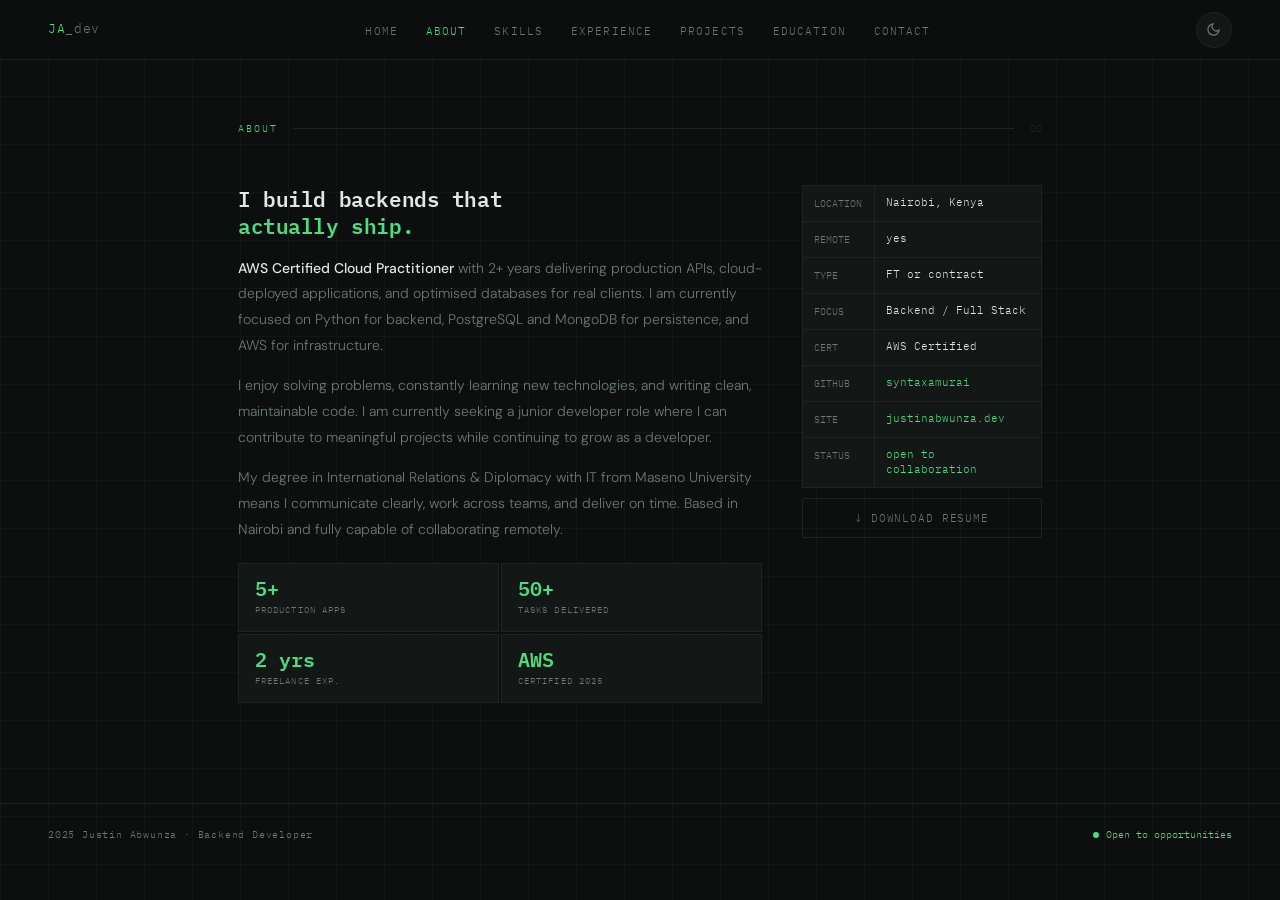
==== about.html @ bc961a8c "Initial commit for my backend portfolio" ====
<!DOCTYPE html>
<html lang="en" data-theme="dark">
<head>
  <meta charset="UTF-8"/>
  <meta name="viewport" content="width=device-width,initial-scale=1.0"/>
  <meta name="description" content="About Justin Abwunza — AWS Certified Backend Developer based in Nairobi, Kenya."/>
  <title>About — Justin Abwunza</title>
  <link rel="preconnect" href="https://fonts.googleapis.com">
  <link href="https://fonts.googleapis.com/css2?family=IBM+Plex+Mono:wght@300;400;500;600&family=DM+Sans:wght@300;400;500&display=swap" rel="stylesheet">
  <link rel="stylesheet" href="css/styles.css">
</head>
<body>

<nav>
  <a href="index.html" class="nav-logo">JA<span>_dev</span></a>
  <ul class="nav-links">
    <li><a href="index.html">Home</a></li>
    <li><a href="about.html">About</a></li>
    <li><a href="skills.html">Skills</a></li>
    <li><a href="experience.html">Experience</a></li>
    <li><a href="projects.html">Projects</a></li>
    <li><a href="education.html">Education</a></li>
    <li><a href="contact.html">Contact</a></li>
  </ul>
  <div class="nav-right">
    <button class="theme-toggle" id="themeBtn" aria-label="Toggle theme">
      <svg class="i-moon" viewBox="0 0 24 24" fill="none" stroke="currentColor" stroke-width="2"><path d="M21 12.79A9 9 0 1111.21 3 7 7 0 0021 12.79z"/></svg>
      <svg class="i-sun"  viewBox="0 0 24 24" fill="none" stroke="currentColor" stroke-width="2"><circle cx="12" cy="12" r="5"/><line x1="12" y1="1" x2="12" y2="3"/><line x1="12" y1="21" x2="12" y2="23"/><line x1="4.22" y1="4.22" x2="5.64" y2="5.64"/><line x1="18.36" y1="18.36" x2="19.78" y2="19.78"/><line x1="1" y1="12" x2="3" y2="12"/><line x1="21" y1="12" x2="23" y2="12"/><line x1="4.22" y1="19.78" x2="5.64" y2="18.36"/><line x1="18.36" y1="5.64" x2="19.78" y2="4.22"/></svg>
    </button>
    <button class="burger" id="burgerBtn"><span></span><span></span><span></span></button>
  </div>
</nav>

<div class="mob-menu" id="mobMenu">
  <a href="index.html">Home</a>
  <a href="about.html">About</a>
  <a href="skills.html">Skills</a>
  <a href="experience.html">Experience</a>
  <a href="projects.html">Projects</a>
  <a href="education.html">Education</a>
  <a href="contact.html">Contact</a>
  <a href="https://github.com/syntaxamurai" target="_blank" rel="noopener">GitHub</a>
  <a href="Justin_Abwunza_Software_Developer_CV.pdf" download>Download CV</a>
</div>

<main class="page">
  <div class="sec-head">
    <span class="sec-tag">About</span>
    <div class="sec-line"></div>
    <span class="sec-num">00</span>
  </div>

  <div class="about-grid">
    <div>
      <h2 class="about-hl">I build backends that<br><em>actually ship.</em></h2>
      <p class="about-p">
        <strong>AWS Certified Cloud Practitioner</strong> with 2+ years delivering production APIs, cloud-deployed applications, and optimised databases for real clients. I am currently focused on Python for backend, PostgreSQL and MongoDB for persistence, and AWS for infrastructure.
      </p>
      <p class="about-p">
        I enjoy solving problems, constantly learning new technologies, and writing clean, maintainable code. I am currently seeking a junior developer role where I can contribute to meaningful projects while continuing to grow as a developer.
      </p>
      <p class="about-p">
        My degree in International Relations &amp; Diplomacy with IT from Maseno University means I communicate clearly, work across teams, and deliver on time.
        Based in Nairobi and fully capable of collaborating remotely.
      </p>
      <div class="proof-grid">
        <div class="proof-card"><span class="proof-n">5+</span><div class="proof-l">Production apps</div></div>
        <div class="proof-card"><span class="proof-n">50+</span><div class="proof-l">Tasks delivered</div></div>
        <div class="proof-card"><span class="proof-n">2 yrs</span><div class="proof-l">Freelance exp.</div></div>
        <div class="proof-card"><span class="proof-n">AWS</span><div class="proof-l">Certified 2025</div></div>
      </div>
    </div>

    <div>
      <div class="meta-box">
        <div class="meta-row"><span class="meta-k">location</span><span class="meta-v">Nairobi, Kenya</span></div>
        <div class="meta-row"><span class="meta-k">remote</span><span class="meta-v">yes</span></div>
        <div class="meta-row"><span class="meta-k">type</span><span class="meta-v">FT or contract</span></div>
        <div class="meta-row"><span class="meta-k">focus</span><span class="meta-v">Backend / Full Stack</span></div>
        <div class="meta-row"><span class="meta-k">cert</span><span class="meta-v">AWS Certified</span></div>
        <div class="meta-row"><span class="meta-k">github</span><span class="meta-v">
          <a href="https://github.com/syntaxamurai" target="_blank" rel="noopener">syntaxamurai</a>
        </span></div>
        <div class="meta-row"><span class="meta-k">site</span><span class="meta-v">
          <a href="https://syntaxamurai-portfolio.vercel.app" target="_blank" rel="noopener">justinabwunza.dev</a>
        </span></div>
        <div class="meta-row"><span class="meta-k">status</span><span class="meta-v g">open to collaboration</span></div>
      </div>
      <div class="cv-btn">
        <a href="Justin_Abwunza_Software_Developer_CV.pdf" download class="btn btn-ghost">&#8595; Download Resume</a>
      </div>
    </div>
  </div>
</main>

<footer>
  <span class="foot-txt">2025 Justin Abwunza · Backend Developer</span>
  <span class="foot-status"><span class="sdot"></span>Open to opportunities</span>
</footer>

<script src="js/main.js"></script>
</body>
</html>
---- css/styles.css ----
/* ── RESET ─────────────────────────────────────────────────── */
*, *::before, *::after { box-sizing: border-box; margin: 0; padding: 0; }

/* ── THEMES ─────────────────────────────────────────────────── */
[data-theme="dark"] {
  --bg:         #0d0f0e;
  --surface:    #131715;
  --border:     #1e2420;
  --green:      #4ade80;
  --green-dim:  #22c55e44;
  --green-faint:#4ade8011;
  --text:       #e2e8e4;
  --muted:      #6b7a72;
  --accent:     #a3e6b4;
  --nav-bg:     rgba(13,15,14,0.92);
  --grid:       #1e2420;
}
[data-theme="light"] {
  --bg:         #f8f9f7;
  --surface:    #ffffff;
  --border:     #dde0db;
  --green:      #16a34a;
  --green-dim:  #16a34a33;
  --green-faint:#16a34a0d;
  --text:       #111310;
  --muted:      #5a6558;
  --accent:     #166534;
  --nav-bg:     rgba(248,249,247,0.95);
  --grid:       #e5e7e4;
}

/* ── BASE ───────────────────────────────────────────────────── */
html { scroll-behavior: smooth; }
body {
  background: var(--bg);
  color: var(--text);
  font-family: 'DM Sans', sans-serif;
  font-weight: 300;
  line-height: 1.7;
  overflow-x: hidden;
  transition: background .25s, color .25s;
}
body::before {
  content: '';
  position: fixed;
  inset: 0;
  background-image:
    linear-gradient(var(--grid) 1px, transparent 1px),
    linear-gradient(90deg, var(--grid) 1px, transparent 1px);
  background-size: 48px 48px;
  opacity: .4;
  pointer-events: none;
  z-index: 0;
}

/* ── NAV ────────────────────────────────────────────────────── */
nav {
  position: fixed;
  top: 0; left: 0; right: 0;
  z-index: 100;
  padding: 0 48px;
  height: 60px;
  display: flex;
  align-items: center;
  justify-content: space-between;
  border-bottom: 1px solid var(--border);
  background: var(--nav-bg);
  backdrop-filter: blur(12px);
}
.nav-logo {
  font-family: 'IBM Plex Mono', monospace;
  font-size: 13px;
  color: var(--green);
  letter-spacing: .05em;
  text-decoration: none;
}
.nav-logo span { color: var(--muted); }
.nav-links { display: flex; gap: 28px; list-style: none; }
.nav-links a {
  font-family: 'IBM Plex Mono', monospace;
  font-size: 11px;
  color: var(--muted);
  text-decoration: none;
  letter-spacing: .1em;
  text-transform: uppercase;
  transition: color .2s;
}
.nav-links a:hover,
.nav-links a.active { color: var(--green); }
.nav-right { display: flex; align-items: center; gap: 10px; }

.theme-toggle {
  width: 36px; height: 36px;
  border-radius: 50%;
  border: 1px solid var(--border);
  background: var(--surface);
  color: var(--muted);
  cursor: pointer;
  display: flex; align-items: center; justify-content: center;
  transition: all .2s;
}
.theme-toggle:hover { border-color: var(--green); color: var(--green); }
.theme-toggle svg { width: 15px; height: 15px; }
.i-moon { display: block; }
.i-sun  { display: none;  }
[data-theme="light"] .i-moon { display: none;  }
[data-theme="light"] .i-sun  { display: block; }

.burger {
  display: none;
  background: none;
  border: 1px solid var(--border);
  padding: 7px 10px;
  cursor: pointer;
  flex-direction: column;
  gap: 4px;
}
.burger span { display: block; width: 16px; height: 1px; background: var(--muted); }

.mob-menu {
  display: none;
  flex-direction: column;
  background: var(--nav-bg);
  backdrop-filter: blur(12px);
  border-bottom: 1px solid var(--border);
  padding: 8px 24px 16px;
  position: fixed;
  top: 60px; left: 0; right: 0;
  z-index: 99;
}
.mob-menu.open { display: flex; }
.mob-menu a {
  font-family: 'IBM Plex Mono', monospace;
  font-size: 12px;
  color: var(--muted);
  text-decoration: none;
  padding: 10px 0;
  border-bottom: 1px solid var(--border);
  letter-spacing: .08em;
  text-transform: uppercase;
  transition: color .2s;
}
.mob-menu a:hover { color: var(--green); }

/* ── BUTTONS ────────────────────────────────────────────────── */
.btn {
  font-family: 'IBM Plex Mono', monospace;
  font-size: 12px;
  letter-spacing: .08em;
  text-transform: uppercase;
  padding: 11px 24px;
  border-radius: 2px;
  text-decoration: none;
  transition: all .2s;
  cursor: pointer;
  border: 1px solid transparent;
  display: inline-flex;
  align-items: center;
  gap: 7px;
}
.btn-primary { background: var(--green); color: #0d0f0e; font-weight: 600; border-color: var(--green); }
.btn-primary:hover { opacity: .85; }
.btn-outline { background: transparent; color: var(--green); border-color: var(--green); }
.btn-outline:hover { background: var(--green-faint); }
.btn-ghost { background: transparent; color: var(--muted); border-color: var(--border); }
.btn-ghost:hover { color: var(--text); border-color: var(--muted); }

/* ── SECTION LAYOUT (inner pages) ──────────────────────────── */
.page {
  position: relative;
  z-index: 1;
  max-width: 900px;
  margin: 0 auto;
  padding: 120px 48px 100px;
}
.sec-head {
  display: flex;
  align-items: center;
  gap: 16px;
  margin-bottom: 48px;
}
.sec-tag {
  font-family: 'IBM Plex Mono', monospace;
  font-size: 10px;
  text-transform: uppercase;
  letter-spacing: .2em;
  color: var(--green);
  white-space: nowrap;
}
.sec-line { flex: 1; height: 1px; background: var(--border); }
.sec-num  { font-family: 'IBM Plex Mono', monospace; font-size: 10px; color: var(--border); }

/* ── ABOUT ──────────────────────────────────────────────────── */
.about-grid { display: grid; grid-template-columns: 1fr 240px; gap: 40px; align-items: start; }
.about-hl {
  font-family: 'IBM Plex Mono', monospace;
  font-size: clamp(16px, 2vw, 21px);
  font-weight: 600; color: var(--text);
  line-height: 1.3; letter-spacing: -.02em;
  margin-bottom: 16px;
}
.about-hl em { color: var(--green); font-style: normal; }
.about-p { font-size: 14px; color: var(--muted); line-height: 1.85; margin-bottom: 14px; }
.about-p strong { color: var(--text); font-weight: 500; }

.proof-grid { display: grid; grid-template-columns: 1fr 1fr; gap: 2px; margin-top: 20px; }
.proof-card { background: var(--surface); border: 1px solid var(--border); padding: 14px 16px; }
.proof-n { font-family: 'IBM Plex Mono', monospace; font-size: 20px; font-weight: 600; color: var(--green); display: block; line-height: 1; }
.proof-l { font-family: 'IBM Plex Mono', monospace; font-size: 9px; text-transform: uppercase; letter-spacing: .12em; color: var(--muted); margin-top: 4px; }

.meta-box { background: var(--surface); border: 1px solid var(--border); }
.meta-row { display: flex; border-bottom: 1px solid var(--border); }
.meta-row:last-child { border-bottom: none; }
.meta-k { font-family: 'IBM Plex Mono', monospace; font-size: 10px; text-transform: uppercase; color: var(--muted); padding: 9px 11px; min-width: 72px; border-right: 1px solid var(--border); }
.meta-v { font-family: 'IBM Plex Mono', monospace; font-size: 11px; color: var(--text); padding: 9px 11px; line-height: 1.4; }
.meta-v a { color: var(--green); text-decoration: none; }
.meta-v a:hover { text-decoration: underline; }
.meta-v.g { color: var(--green); }
.cv-btn { margin-top: 10px; }
.cv-btn .btn { width: 100%; justify-content: center; font-size: 11px; padding: 10px; }

/* ── SKILLS ─────────────────────────────────────────────────── */
.skills-grid { display: grid; grid-template-columns: 1fr 1fr; gap: 2px; }
.skill-box { background: var(--surface); border: 1px solid var(--border); padding: 26px 28px; transition: border-color .2s; }
.skill-box:hover { border-color: var(--green-dim); }
.skill-title { font-family: 'IBM Plex Mono', monospace; font-size: 10px; text-transform: uppercase; letter-spacing: .16em; color: var(--green); margin-bottom: 14px; }
.tags { display: flex; flex-wrap: wrap; gap: 7px; }
.tag { font-family: 'IBM Plex Mono', monospace; font-size: 11px; color: var(--muted); background: var(--bg); border: 1px solid var(--border); padding: 3px 9px; border-radius: 2px; }
.tag.hi { color: var(--accent); border-color: #4ade8033; }
[data-theme="light"] .tag.hi { color: var(--green); border-color: var(--green-dim); }

/* ── EXPERIENCE ─────────────────────────────────────────────── */
.exp-list { display: flex; flex-direction: column; gap: 2px; }
.exp-card { background: var(--surface); border: 1px solid var(--border); padding: 28px 32px; transition: border-color .2s; }
.exp-card:hover { border-color: var(--green-dim); }
.exp-head { display: flex; justify-content: space-between; align-items: flex-start; margin-bottom: 4px; gap: 16px; flex-wrap: wrap; }
.exp-role { font-size: 14px; font-weight: 500; color: var(--text); }
.exp-date { font-family: 'IBM Plex Mono', monospace; font-size: 10px; color: var(--green); letter-spacing: .08em; text-transform: uppercase; white-space: nowrap; }
.exp-org  { font-family: 'IBM Plex Mono', monospace; font-size: 11px; color: var(--muted); margin-bottom: 16px; }
.exp-ul   { list-style: none; display: flex; flex-direction: column; gap: 7px; }
.exp-ul li { font-size: 13px; color: var(--muted); padding-left: 18px; position: relative; line-height: 1.6; }
.exp-ul li::before { content: '▸'; position: absolute; left: 0; color: var(--green); font-size: 10px; top: 3px; }

/* ── PROJECTS ───────────────────────────────────────────────── */
.proj-grid { display: grid; grid-template-columns: 1fr 1fr; gap: 2px; }
.proj-card {
  background: var(--surface); border: 1px solid var(--border);
  padding: 28px; position: relative; overflow: hidden;
  display: flex; flex-direction: column;
  transition: border-color .2s;
}
.proj-card::before {
  content: ''; position: absolute;
  top: 0; left: 0; right: 0; height: 2px;
  background: linear-gradient(90deg, var(--green), transparent);
  transform: scaleX(0); transform-origin: left; transition: transform .3s;
}
.proj-card:hover { border-color: var(--green-dim); }
.proj-card:hover::before { transform: scaleX(1); }
.proj-top  { display: flex; justify-content: space-between; align-items: flex-start; margin-bottom: 12px; }
.proj-num  { font-family: 'IBM Plex Mono', monospace; font-size: 10px; color: var(--border); }
.proj-links { display: flex; gap: 6px; }
.proj-link {
  font-family: 'IBM Plex Mono', monospace; font-size: 10px; color: var(--muted);
  text-decoration: none; text-transform: uppercase;
  border: 1px solid var(--border); padding: 3px 8px; transition: all .15s;
}
.proj-link:hover { color: var(--green); border-color: var(--green-dim); }
.proj-title { font-size: 14px; font-weight: 500; color: var(--text); margin-bottom: 8px; }
.proj-desc  { font-size: 13px; color: var(--muted); line-height: 1.65; margin-bottom: 16px; flex: 1; }
.proj-stack { display: flex; flex-wrap: wrap; gap: 5px; }
.stag {
  font-family: 'IBM Plex Mono', monospace; font-size: 10px;
  color: var(--green); background: var(--green-faint);
  border: 1px solid var(--green-dim); padding: 2px 7px; border-radius: 2px;
}

/* ── EDUCATION ──────────────────────────────────────────────── */
.edu-list { display: flex; flex-direction: column; gap: 2px; }
.edu-card {
  background: var(--surface); border: 1px solid var(--border);
  padding: 20px 28px; display: flex;
  justify-content: space-between; align-items: center;
  gap: 20px; flex-wrap: wrap; transition: border-color .2s;
}
.edu-card:hover { border-color: var(--green-dim); }
.edu-title { font-size: 14px; font-weight: 500; color: var(--text); }
.edu-sub   { font-family: 'IBM Plex Mono', monospace; font-size: 11px; color: var(--muted); margin-top: 3px; }
.edu-badge {
  font-family: 'IBM Plex Mono', monospace; font-size: 10px; color: var(--green);
  border: 1px solid var(--green-dim); padding: 5px 12px; border-radius: 2px;
  text-transform: uppercase; letter-spacing: .1em; white-space: nowrap;
}

/* ── CONTACT ────────────────────────────────────────────────── */
.contact-grid { display: grid; grid-template-columns: 1fr 1fr; gap: 2px; }
.contact-card { background: var(--surface); border: 1px solid var(--border); padding: 24px 28px; transition: border-color .2s; }
.contact-card:hover { border-color: var(--green-dim); }
.contact-lbl { font-family: 'IBM Plex Mono', monospace; font-size: 10px; text-transform: uppercase; letter-spacing: .16em; color: var(--muted); margin-bottom: 7px; }
.contact-val { font-family: 'IBM Plex Mono', monospace; font-size: 12px; color: var(--green); text-decoration: none; word-break: break-all; display: block; }
.contact-val:hover { text-decoration: underline; }

/* ── HERO (index.html only) ─────────────────────────────────── */
#hero { position: relative; z-index: 1; min-height: 100vh; display: flex; align-items: center; padding-top: 60px; }
.hero-inner { max-width: 900px; margin: 0 auto; padding: 80px 48px; display: grid; grid-template-columns: 1fr auto; gap: 60px; align-items: center; width: 100%; }
.hero-tag { font-family: 'IBM Plex Mono', monospace; font-size: 11px; color: var(--green); letter-spacing: .2em; text-transform: uppercase; margin-bottom: 20px; display: block; }
.hero-name { font-family: 'IBM Plex Mono', monospace; font-size: clamp(32px, 5vw, 64px); font-weight: 600; line-height: 1.05; letter-spacing: -.02em; color: var(--text); margin-bottom: 28px; }
.hero-name em { font-style: normal; color: var(--green); }
.stack-label { font-family: 'IBM Plex Mono', monospace; font-size: 9px; letter-spacing: .22em; text-transform: uppercase; color: var(--muted); margin-bottom: 10px; }
.stack-chips { display: flex; flex-wrap: wrap; gap: 6px; margin-bottom: 36px; }
.chip { font-family: 'IBM Plex Mono', monospace; font-size: 11px; padding: 4px 10px; border: 1px solid var(--border); color: var(--muted); background: var(--surface); border-radius: 2px; }
.chip.core { color: var(--accent); border-color: #4ade8033; }
[data-theme="light"] .chip.core { color: var(--green); border-color: var(--green-dim); }
.hero-cta { display: flex; gap: 12px; flex-wrap: wrap; margin-bottom: 48px; }
.hero-stats { display: flex; gap: 40px; padding-top: 36px; border-top: 1px solid var(--border); flex-wrap: wrap; }
.stat-num { font-family: 'IBM Plex Mono', monospace; font-size: 26px; font-weight: 600; color: var(--green); display: block; }
.stat-label { font-family: 'IBM Plex Mono', monospace; font-size: 10px; text-transform: uppercase; letter-spacing: .12em; color: var(--muted); }
.hero-photo { width: 200px; flex-shrink: 0; }
.hero-photo-frame { width: 200px; height: 200px; border: 2px solid var(--border); overflow: hidden; position: relative; background: var(--surface); }
.hero-photo-frame::after { content: ''; position: absolute; inset: 0; border: 2px solid var(--green); transform: translate(8px, 8px); pointer-events: none; transition: transform .2s; }
.hero-photo-frame:hover::after { transform: translate(4px, 4px); }
.hero-photo-caption { font-family: 'IBM Plex Mono', monospace; font-size: 10px; color: var(--muted); letter-spacing: .06em; margin-top: 10px; display: flex; align-items: center; gap: 6px; }
.avail-dot { width: 6px; height: 6px; border-radius: 50%; background: var(--green); animation: pulse 2s infinite; flex-shrink: 0; }

/* ── FOOTER ─────────────────────────────────────────────────── */
footer { position: relative; z-index: 1; border-top: 1px solid var(--border); padding: 22px 48px; display: flex; justify-content: space-between; align-items: center; flex-wrap: wrap; gap: 12px; }
.foot-txt { font-family: 'IBM Plex Mono', monospace; font-size: 10px; color: var(--muted); letter-spacing: .08em; }
.foot-status { display: flex; align-items: center; gap: 7px; font-family: 'IBM Plex Mono', monospace; font-size: 10px; color: var(--green); }
.sdot { width: 6px; height: 6px; border-radius: 50%; background: var(--green); animation: pulse 2s infinite; }

/* ── ANIMATIONS ─────────────────────────────────────────────── */
@keyframes pulse { 0%,100%{opacity:1} 50%{opacity:.25} }

/* ── RESPONSIVE ─────────────────────────────────────────────── */
@media (max-width: 820px) {
  nav { padding: 0 24px; }
  .nav-links { display: none; }
  .burger { display: flex; }
  .hero-inner { grid-template-columns: 1fr; padding: 60px 24px; }
  .hero-photo { display: none; }
  .page { padding: 100px 24px 80px; }
  .about-grid { grid-template-columns: 1fr; }
  .skills-grid, .proj-grid, .contact-grid { grid-template-columns: 1fr; }
  footer { padding: 20px 24px; }
}
@media (max-width: 480px) {
  .hero-stats { gap: 24px; }
  .proof-grid { grid-template-columns: 1fr 1fr; }
}

/* Certificates badge link */
a.edu-badge {
  cursor: pointer;
  text-decoration: none;
}
a.edu-badge:hover {
  background: var(--green-faint);
  border-color: var(--green);
}

/* ── PROJECT CARD IMAGE ─────────────────────────────────────── */
.proj-img {
  width: 100%;
  height: 160px;
  object-fit: cover;
  object-position: top;
  display: block;
  border-bottom: 1px solid var(--border);
  margin-bottom: 16px;
  filter: grayscale(20%);
  transition: filter 0.3s;
}
.proj-card:hover .proj-img { filter: grayscale(0%); }

/* ── PROJECT TITLE LINK ─────────────────────────────────────── */
a.proj-title {
  text-decoration: none;
  color: var(--text);
  font-size: 14px;
  font-weight: 500;
  display: block;
  margin-bottom: 8px;
  transition: color 0.2s;
}
a.proj-title:hover { color: var(--green); }

/* ── HERO BIO ───────────────────────────────────────────────── */
.hero-bio {
  font-size: 15px;
  color: var(--muted);
  line-height: 1.85;
  max-width: 520px;
  margin-bottom: 36px;
}
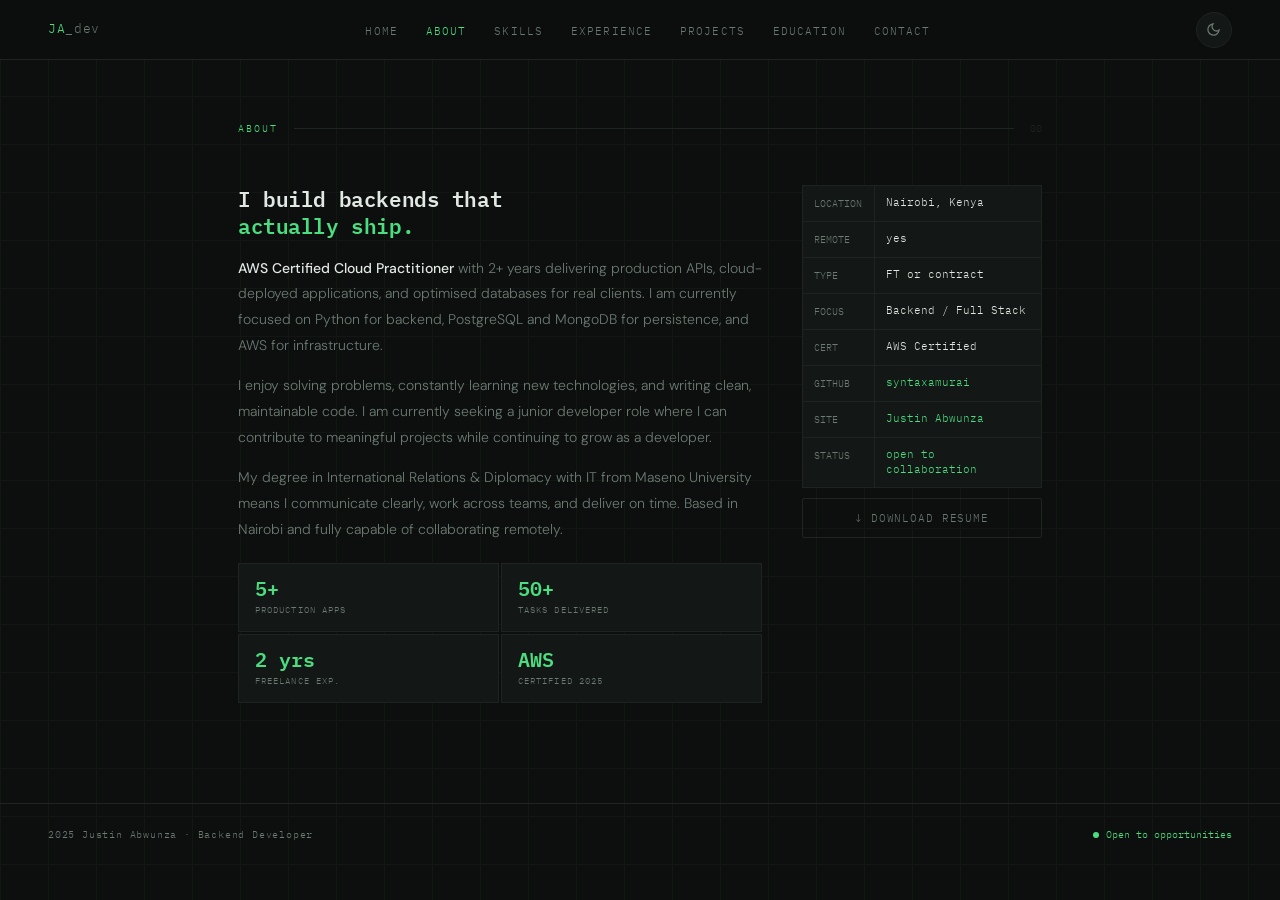
==== commit 964335d0: "Updated potfolio link" ====
--- a/about.html
+++ b/about.html
@@ -82,7 +82,7 @@
           <a href="https://github.com/syntaxamurai" target="_blank" rel="noopener">syntaxamurai</a>
         </span></div>
         <div class="meta-row"><span class="meta-k">site</span><span class="meta-v">
-          <a href="https://syntaxamurai-portfolio.vercel.app" target="_blank" rel="noopener">justinabwunza.dev</a>
+          <a href="https://syntaxamurai.github.io/backend_portfolio/" target="_blank" rel="noopener">Justin Abwunza</a>
         </span></div>
         <div class="meta-row"><span class="meta-k">status</span><span class="meta-v g">open to collaboration</span></div>
       </div>
